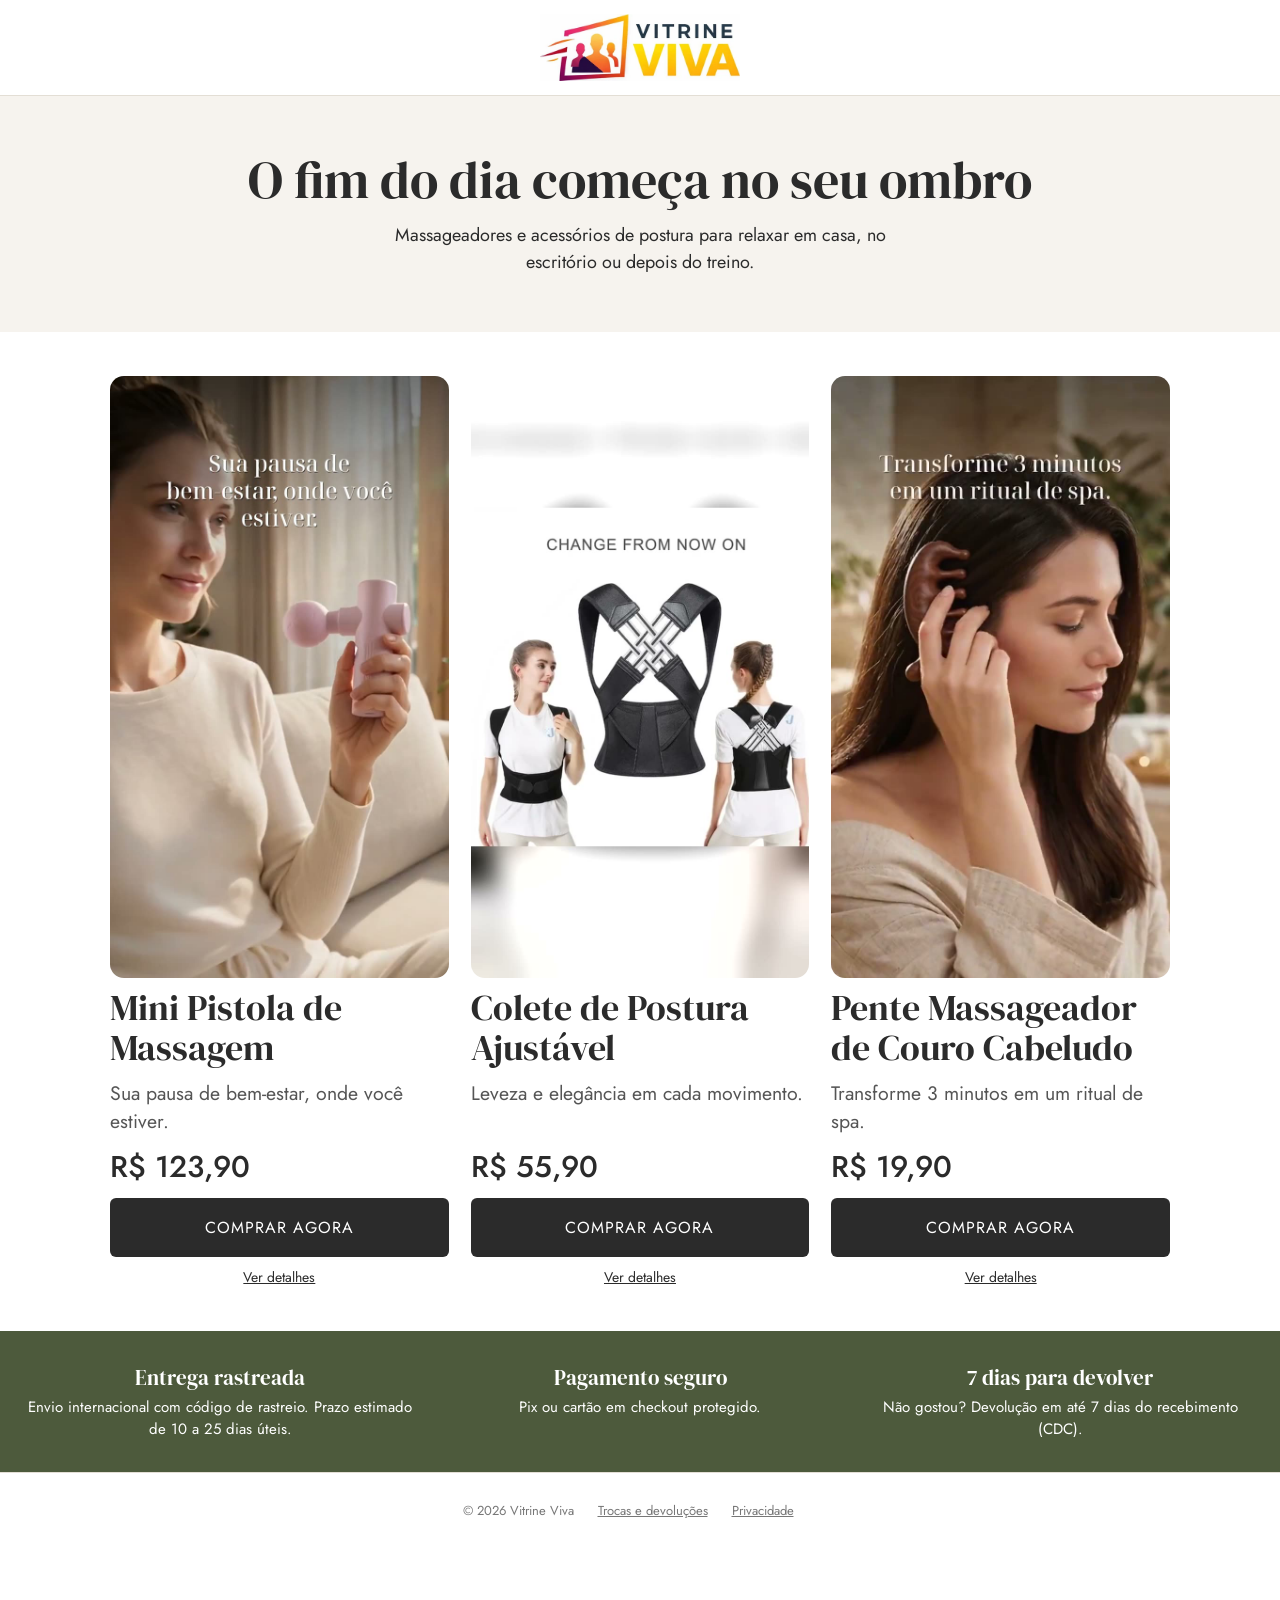
==== index.html @ 9e7194e8 "Tira o aviso de bem-estar do rodapé Co-Authored-By: Claude Opus 5.5 <noreply@anthropic.com>" ====
<!DOCTYPE html>
<html lang="pt-BR"><head><meta charset="utf-8"><meta name="viewport" content="width=device-width, initial-scale=1">
<title>Vitrine Viva · Bem-estar em casa</title><meta name="description" content="Massageadores e acessórios de postura para relaxar em casa, no trabalho e depois do treino.">
<meta property="og:title" content="Vitrine Viva · Bem-estar em casa"><meta property="og:description" content="Massageadores e acessórios de postura para relaxar em casa, no trabalho e depois do treino."><meta property="og:image" content="video/mini-pistola.jpg">
<link rel="preconnect" href="https://fonts.googleapis.com">
<link href="https://fonts.googleapis.com/css2?family=DM+Serif+Display&family=Jost:wght@400;500&display=swap" rel="stylesheet">
<link rel="stylesheet" href="estilo.css"><script src="config.js"></script><script src="loja.js" defer></script>
</head><body><header class="topo-logo"><a href="./"><img src="img/logo-vitrine-viva.webp" alt="Vitrine Viva" width="260" height="auto"></a></header>


<style>.grade{display:grid;grid-template-columns:repeat(3,1fr);gap:22px}.card{display:flex;flex-direction:column;gap:10px}
.card h3{font-family:"DM Serif Display",serif;font-weight:400;font-size:22px}@media(max-width:820px){.grade{grid-template-columns:1fr}}
.hero{background:var(--creme);padding:56px 20px;text-align:center}.hero p{max-width:560px;margin:14px auto 0;font-size:18px;line-height:1.5}</style>
<section class="hero"><h1>O fim do dia começa no seu ombro</h1><p>Massageadores e acessórios de postura para relaxar em casa, no escritório ou depois do treino.</p></section>
<section class="secao" id="produtos"><div class="grade">
<article class="card"><a href="mini-pistola/" class="video"><video src="video/mini-pistola.mp4" poster="video/mini-pistola.jpg" muted loop playsinline preload="none"></video></a>
<h3>Mini Pistola de Massagem</h3><p class="aviso">Sua pausa de bem-estar, onde você estiver.</p><div class="preco" style="font-size:24px">R$ 123,90</div>
<a class="btn comprar-home" href="mini-pistola/" data-produto="mini-pistola" data-valor="123.9">Comprar agora</a>
<a href="mini-pistola/" style="text-align:center;font-size:14px;text-decoration:underline">Ver detalhes</a></article>
<article class="card"><a href="colete-postura/" class="video"><video src="video/colete-postura.mp4" poster="video/colete-postura.jpg" muted loop playsinline preload="none"></video></a>
<h3>Colete de Postura Ajustável</h3><p class="aviso">Leveza e elegância em cada movimento.</p><div class="preco" style="font-size:24px">R$ 55,90</div>
<a class="btn comprar-home" href="colete-postura/" data-produto="colete-postura" data-valor="55.9">Comprar agora</a>
<a href="colete-postura/" style="text-align:center;font-size:14px;text-decoration:underline">Ver detalhes</a></article>
<article class="card"><a href="pente-massageador/" class="video"><video src="video/pente-massageador.mp4" poster="video/pente-massageador.jpg" muted loop playsinline preload="none"></video></a>
<h3>Pente Massageador de Couro Cabeludo</h3><p class="aviso">Transforme 3 minutos em um ritual de spa.</p><div class="preco" style="font-size:24px">R$ 19,90</div>
<a class="btn comprar-home" href="pente-massageador/" data-produto="pente-massageador" data-valor="19.9">Comprar agora</a>
<a href="pente-massageador/" style="text-align:center;font-size:14px;text-decoration:underline">Ver detalhes</a></article></div></section>
<section class="garantia"><div><strong>Entrega rastreada</strong>Envio internacional com código de rastreio. Prazo estimado de 10 a 25 dias úteis.</div>
<div><strong>Pagamento seguro</strong>Pix ou cartão em checkout protegido.</div>
<div><strong>7 dias para devolver</strong>Não gostou? Devolução em até 7 dias do recebimento (CDC).</div></section>
<script>document.querySelectorAll('.card video').forEach(v=>{const c=v.closest('.card');c.onmouseenter=()=>v.play();c.onmouseleave=()=>v.pause();
new IntersectionObserver(e=>e.forEach(x=>x.isIntersecting&&matchMedia('(hover:none)').matches?v.play():0),{threshold:.6}).observe(v)})</script>
<footer><span>© 2026 <span class="marca">Vitrine Viva</span></span><a href="trocas.html">Trocas e devoluções</a>
<a href="privacidade.html">Privacidade</a><span class="contato"></span>
</footer>
</body></html>
---- estilo.css ----
:root{--tinta:#2b2b2b;--creme:#f6f3ee;--verde:#4d5a3c;--linha:#e3ded5;--ouro:#F6E7C8}
*{box-sizing:border-box;margin:0;padding:0}
body{font-family:"Jost",sans-serif;color:var(--tinta);background:#fff;padding-bottom:84px}
a{color:inherit}
header{display:flex;align-items:center;justify-content:space-between;padding:14px 20px;border-bottom:1px solid var(--linha)}
.logo{font-family:"DM Serif Display",serif;font-size:24px;letter-spacing:2px;text-decoration:none}
.topo{display:grid;grid-template-columns:minmax(0,420px) minmax(0,1fr);gap:40px;max-width:1100px;margin:0 auto;padding:28px 20px}
.video{position:relative;aspect-ratio:9/16;background:#111;border-radius:14px;overflow:hidden}
.video video{width:100%;height:100%;object-fit:cover;display:block}
.som{position:absolute;right:12px;bottom:12px;background:rgba(0,0,0,.55);color:#fff;border:0;border-radius:20px;padding:8px 14px;font:inherit;font-size:13px;cursor:pointer}
.info{display:flex;flex-direction:column;gap:18px;justify-content:center}
h1{font-family:"DM Serif Display",serif;font-weight:400;font-size:clamp(32px,4.4vw,52px);line-height:1.08}
.sub{font-size:18px;line-height:1.55;color:#444}
.preco{font-size:38px;font-weight:500}.preco small{display:block;font-size:14px;color:#666;font-weight:400}
.btn{display:block;text-align:center;background:var(--tinta);color:#fff;text-decoration:none;text-transform:uppercase;letter-spacing:1px;font-size:16px;padding:18px 28px;border:0;border-radius:6px;cursor:pointer;width:100%;max-width:420px}
.btn:hover{background:var(--verde)}
.selos{display:flex;flex-wrap:wrap;gap:8px 18px;font-size:14px;color:#555}
.selos span:before{content:"✓ ";color:var(--verde)}
.secao{max-width:1100px;margin:0 auto;padding:44px 20px}
h2{font-family:"DM Serif Display",serif;font-weight:400;font-size:30px;margin-bottom:20px}
.itens{list-style:none;display:grid;grid-template-columns:repeat(auto-fit,minmax(220px,1fr));gap:12px}
.itens li{background:var(--creme);padding:16px 18px;border-radius:8px;font-size:16px}
.galeria{display:grid;grid-template-columns:repeat(auto-fit,minmax(200px,1fr));gap:8px}
.galeria img{width:100%;aspect-ratio:1;object-fit:cover;border-radius:8px;background:var(--creme)}
.passos{counter-reset:p;list-style:none;display:grid;gap:12px}
.passos li{counter-increment:p;display:flex;gap:14px;align-items:center;font-size:17px}
.passos li:before{content:counter(p);flex:0 0 36px;height:36px;border-radius:50%;background:var(--verde);color:#fff;display:grid;place-items:center}
.garantia{background:var(--verde);color:#fff;display:grid;grid-template-columns:repeat(3,1fr);gap:20px;text-align:center;padding:32px 20px;font-size:15px}
.garantia strong{display:block;font-family:"DM Serif Display",serif;font-weight:400;font-size:21px;margin-bottom:4px}
details{border-bottom:1px solid var(--linha);padding:16px 0}summary{cursor:pointer;font-size:17px}details p{margin-top:10px;line-height:1.55;color:#555}
.junto{display:flex;gap:16px;align-items:center;background:var(--creme);border-radius:10px;padding:14px;text-decoration:none}
.junto img{width:90px;height:90px;object-fit:cover;border-radius:8px}
.fixo{position:fixed;left:0;right:0;bottom:0;background:#fff;border-top:1px solid var(--linha);padding:12px 16px;display:flex;gap:14px;align-items:center;justify-content:center;z-index:9}
.fixo .p{font-size:20px;font-weight:500;white-space:nowrap}.fixo .btn{max-width:320px;padding:14px}
footer{padding:28px 20px;font-size:13px;color:#777;border-top:1px solid var(--linha);display:flex;flex-wrap:wrap;gap:10px 24px;justify-content:center}
.aviso{font-size:13px;color:#777;line-height:1.5}
@media(max-width:820px){.topo{grid-template-columns:1fr;gap:22px;padding-top:16px}.video{max-width:420px;margin:0 auto;width:100%}.garantia{grid-template-columns:1fr}}
header.topo-logo{justify-content:center;padding:14px 20px}
header.topo-logo img{display:block;width:200px;height:auto}
.card .preco{margin-top:auto}
.grade .card h3{font-size:36px;line-height:1.12}
.grade .card .aviso{font-size:19.5px;line-height:1.45;color:#555}
.grade .card .preco{font-size:30px!important}
@media(max-width:820px){.grade .card h3{font-size:30px}}
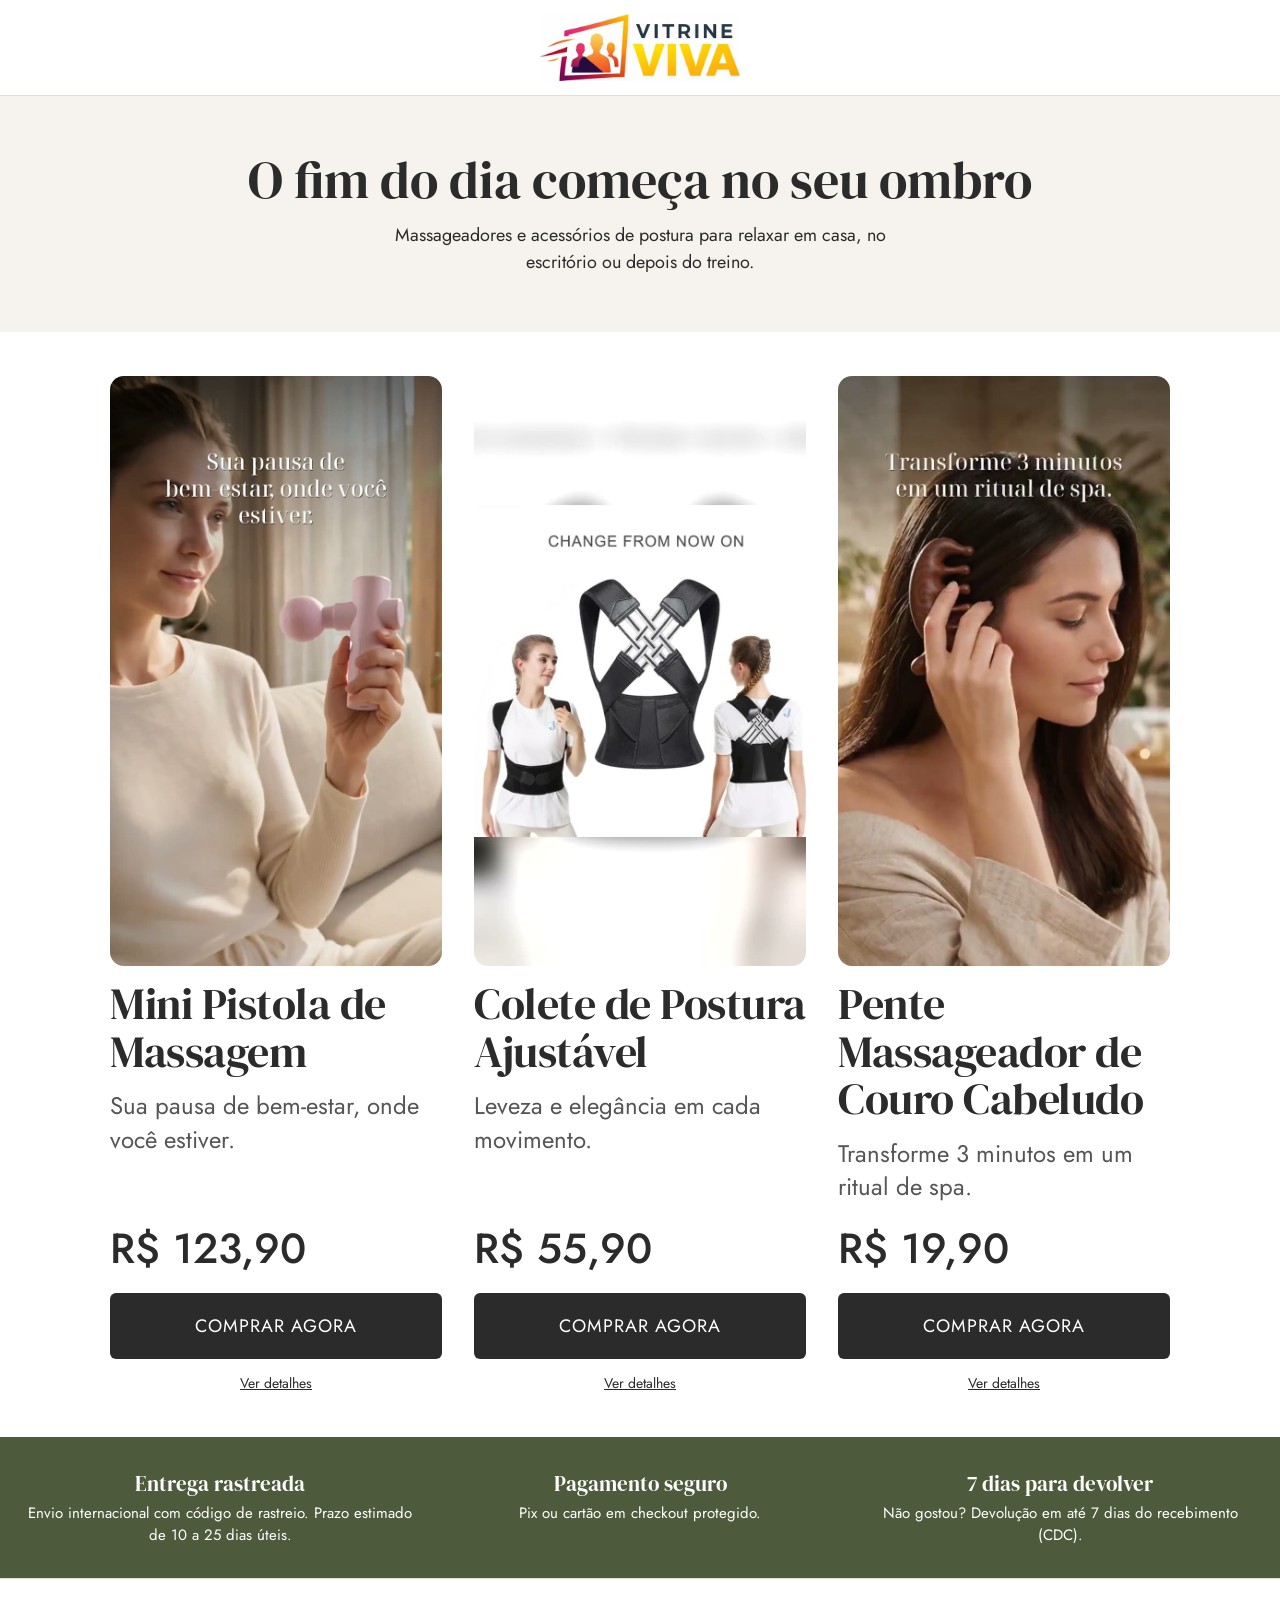
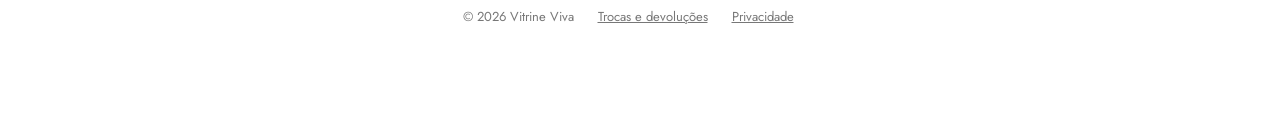
==== commit 2a74820f: "Fontes dos cards maiores (2x), versão nos arquivos para furar o cache Co-Authored-By: Claude Opus 5." ====
--- a/index.html
+++ b/index.html
@@ -4,7 +4,7 @@
 <meta property="og:title" content="Vitrine Viva · Bem-estar em casa"><meta property="og:description" content="Massageadores e acessórios de postura para relaxar em casa, no trabalho e depois do treino."><meta property="og:image" content="video/mini-pistola.jpg">
 <link rel="preconnect" href="https://fonts.googleapis.com">
 <link href="https://fonts.googleapis.com/css2?family=DM+Serif+Display&family=Jost:wght@400;500&display=swap" rel="stylesheet">
-<link rel="stylesheet" href="estilo.css"><script src="config.js"></script><script src="loja.js" defer></script>
+<link rel="stylesheet" href="estilo.css?v=11241747"><script src="config.js?v=11241747"></script><script src="loja.js?v=11241747" defer></script>
 </head><body><header class="topo-logo"><a href="./"><img src="img/logo-vitrine-viva.webp" alt="Vitrine Viva" width="260" height="auto"></a></header>
 
 
--- a/estilo.css
+++ b/estilo.css
@@ -39,7 +39,11 @@
 header.topo-logo{justify-content:center;padding:14px 20px}
 header.topo-logo img{display:block;width:200px;height:auto}
 .card .preco{margin-top:auto}
-.grade .card h3{font-size:36px;line-height:1.12}
-.grade .card .aviso{font-size:19.5px;line-height:1.45;color:#555}
-.grade .card .preco{font-size:30px!important}
-@media(max-width:820px){.grade .card h3{font-size:30px}}
+.grade{gap:32px!important}
+.grade .card{gap:14px!important}
+.grade .card h3{font-size:44px;line-height:1.08;letter-spacing:-.5px}
+.grade .card .aviso{font-size:24px;line-height:1.4;color:#555}
+.grade .card .preco{font-size:42px!important;font-weight:500}
+.grade .card .btn{font-size:18px;padding:20px 28px}
+@media(max-width:1100px){.grade .card h3{font-size:38px}.grade .card .aviso{font-size:22px}.grade .card .preco{font-size:38px!important}}
+@media(max-width:820px){.grade .card h3{font-size:36px}.grade .card .aviso{font-size:22px}.grade .card .preco{font-size:36px!important}}
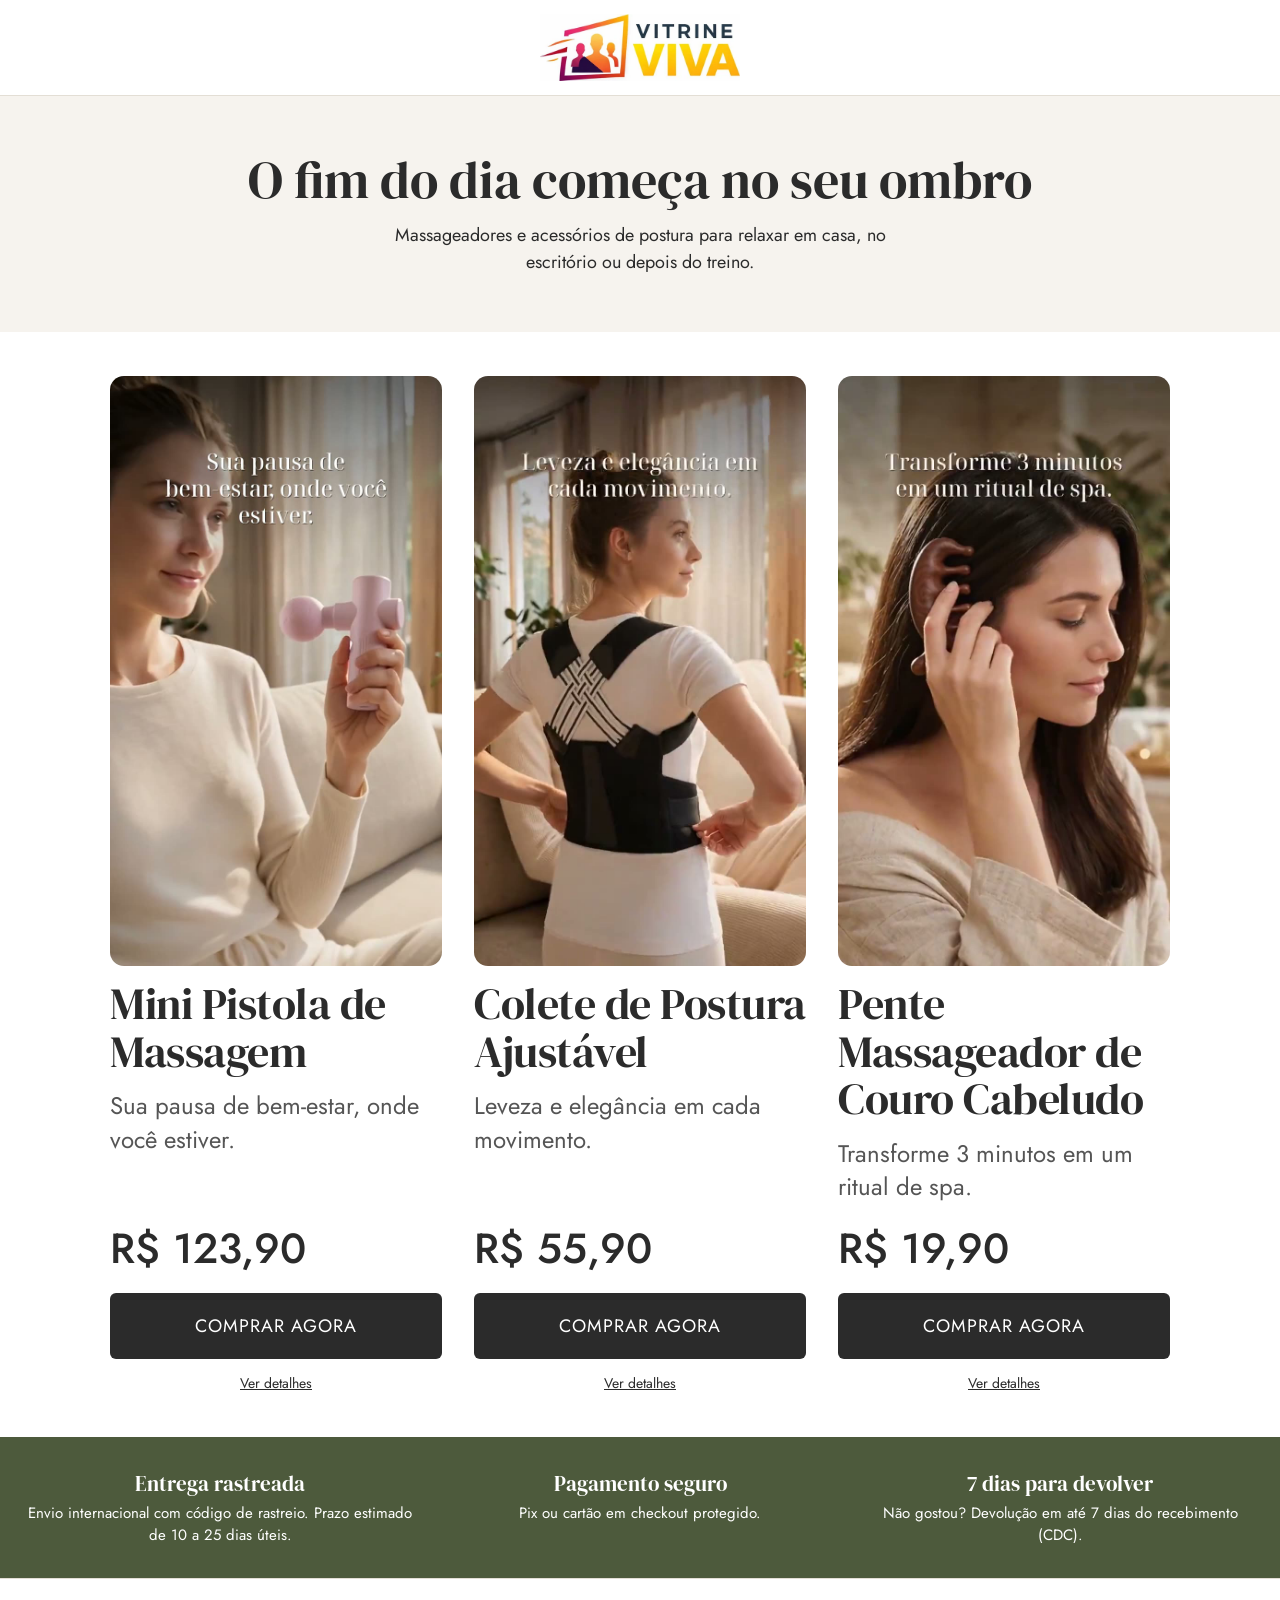
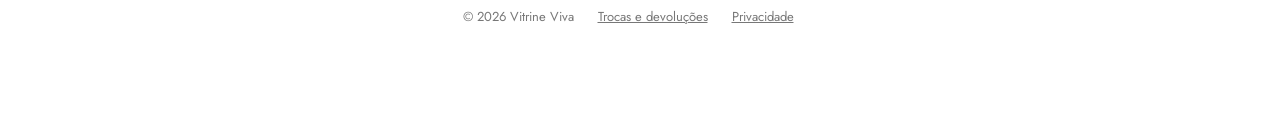
==== commit da608099: "Colete: vídeo story com o colete preto e a mesma modelo, preço R$ 55,90 Co-Authored-By: Claude Opus " ====
--- a/index.html
+++ b/index.html
@@ -17,11 +17,11 @@
 <h3>Mini Pistola de Massagem</h3><p class="aviso">Sua pausa de bem-estar, onde você estiver.</p><div class="preco" style="font-size:24px">R$ 123,90</div>
 <a class="btn comprar-home" href="mini-pistola/" data-produto="mini-pistola" data-valor="123.9">Comprar agora</a>
 <a href="mini-pistola/" style="text-align:center;font-size:14px;text-decoration:underline">Ver detalhes</a></article>
-<article class="card"><a href="colete-postura/" class="video"><video src="video/colete-postura.mp4" poster="video/colete-postura.jpg" muted loop playsinline preload="none"></video></a>
+<article class="card"><a href="colete-postura/" class="video"><video src="video/colete-postura.mp4?v=11241749" poster="video/colete-postura.jpg?v=11241749" muted loop playsinline preload="none"></video></a>
 <h3>Colete de Postura Ajustável</h3><p class="aviso">Leveza e elegância em cada movimento.</p><div class="preco" style="font-size:24px">R$ 55,90</div>
 <a class="btn comprar-home" href="colete-postura/" data-produto="colete-postura" data-valor="55.9">Comprar agora</a>
 <a href="colete-postura/" style="text-align:center;font-size:14px;text-decoration:underline">Ver detalhes</a></article>
-<article class="card"><a href="pente-massageador/" class="video"><video src="video/pente-massageador.mp4" poster="video/pente-massageador.jpg" muted loop playsinline preload="none"></video></a>
+<article class="card"><a href="pente-massageador/" class="video"><video src="video/pente-massageador.mp4?v=11241749" poster="video/pente-massageador.jpg?v=11241749" muted loop playsinline preload="none"></video></a>
 <h3>Pente Massageador de Couro Cabeludo</h3><p class="aviso">Transforme 3 minutos em um ritual de spa.</p><div class="preco" style="font-size:24px">R$ 19,90</div>
 <a class="btn comprar-home" href="pente-massageador/" data-produto="pente-massageador" data-valor="19.9">Comprar agora</a>
 <a href="pente-massageador/" style="text-align:center;font-size:14px;text-decoration:underline">Ver detalhes</a></article></div></section>
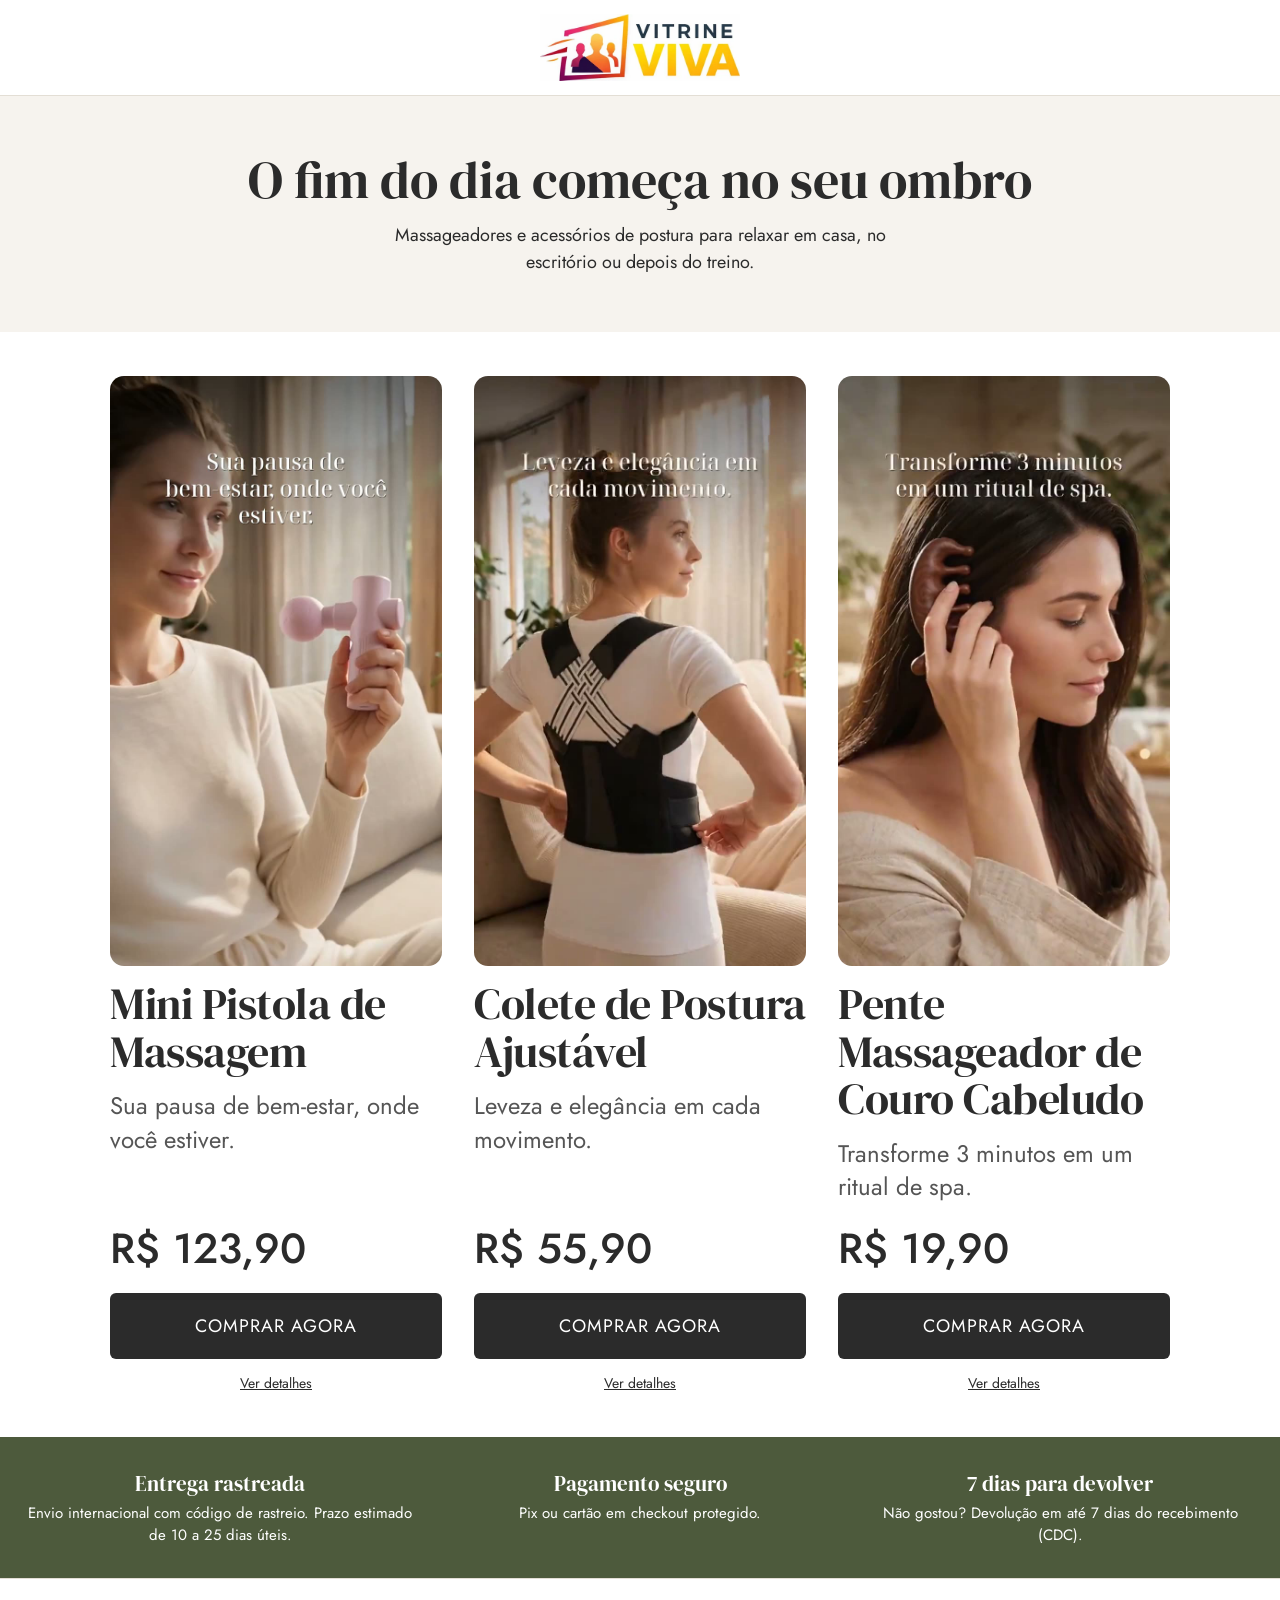
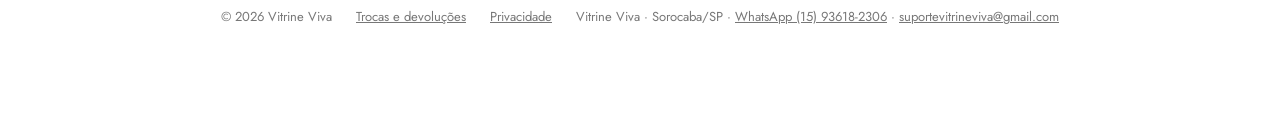
==== commit b33646a7: "Contato fixo no rodapé (WhatsApp + e-mail + cidade) em todas as páginas Co-Authored-By: Claude Opus " ====
--- a/index.html
+++ b/index.html
@@ -4,7 +4,7 @@
 <meta property="og:title" content="Vitrine Viva · Bem-estar em casa"><meta property="og:description" content="Massageadores e acessórios de postura para relaxar em casa, no trabalho e depois do treino."><meta property="og:image" content="video/mini-pistola.jpg">
 <link rel="preconnect" href="https://fonts.googleapis.com">
 <link href="https://fonts.googleapis.com/css2?family=DM+Serif+Display&family=Jost:wght@400;500&display=swap" rel="stylesheet">
-<link rel="stylesheet" href="estilo.css?v=11241747"><script src="config.js?v=11241747"></script><script src="loja.js?v=11241747" defer></script>
+<link rel="stylesheet" href="estilo.css?v=11241841"><script src="config.js?v=11241841"></script><script src="loja.js?v=11241841" defer></script>
 </head><body><header class="topo-logo"><a href="./"><img src="img/logo-vitrine-viva.webp" alt="Vitrine Viva" width="260" height="auto"></a></header>
 
 
@@ -31,6 +31,6 @@
 <script>document.querySelectorAll('.card video').forEach(v=>{const c=v.closest('.card');c.onmouseenter=()=>v.play();c.onmouseleave=()=>v.pause();
 new IntersectionObserver(e=>e.forEach(x=>x.isIntersecting&&matchMedia('(hover:none)').matches?v.play():0),{threshold:.6}).observe(v)})</script>
 <footer><span>© 2026 <span class="marca">Vitrine Viva</span></span><a href="trocas.html">Trocas e devoluções</a>
-<a href="privacidade.html">Privacidade</a><span class="contato"></span>
+<a href="privacidade.html">Privacidade</a><span class="contato-fixo">Vitrine Viva · Sorocaba/SP · <a href="https://wa.me/5515936182306" rel="noopener">WhatsApp (15) 93618-2306</a> · <a href="mailto:suportevitrineviva@gmail.com">suportevitrineviva@gmail.com</a></span>
 </footer>
 </body></html>
--- a/estilo.css
+++ b/estilo.css
@@ -47,3 +47,4 @@
 .grade .card .btn{font-size:18px;padding:20px 28px}
 @media(max-width:1100px){.grade .card h3{font-size:38px}.grade .card .aviso{font-size:22px}.grade .card .preco{font-size:38px!important}}
 @media(max-width:820px){.grade .card h3{font-size:36px}.grade .card .aviso{font-size:22px}.grade .card .preco{font-size:36px!important}}
+@media(max-width:820px){.grade{gap:56px!important}.grade .card{max-width:440px;width:100%;margin:0 auto;text-align:center;align-items:center}.grade .card .video{max-width:none;width:100%}.grade .card h3{font-size:34px;margin-top:8px}.grade .card .aviso{font-size:20px;max-width:340px}.grade .card .preco{font-size:38px!important;position:relative;padding-top:14px}.grade .card .preco:before{content:"";position:absolute;top:0;left:50%;width:48px;height:2px;margin-left:-24px;background:var(--verde)}.grade .card .btn{max-width:none;width:100%;border-radius:999px;padding:18px 28px}}
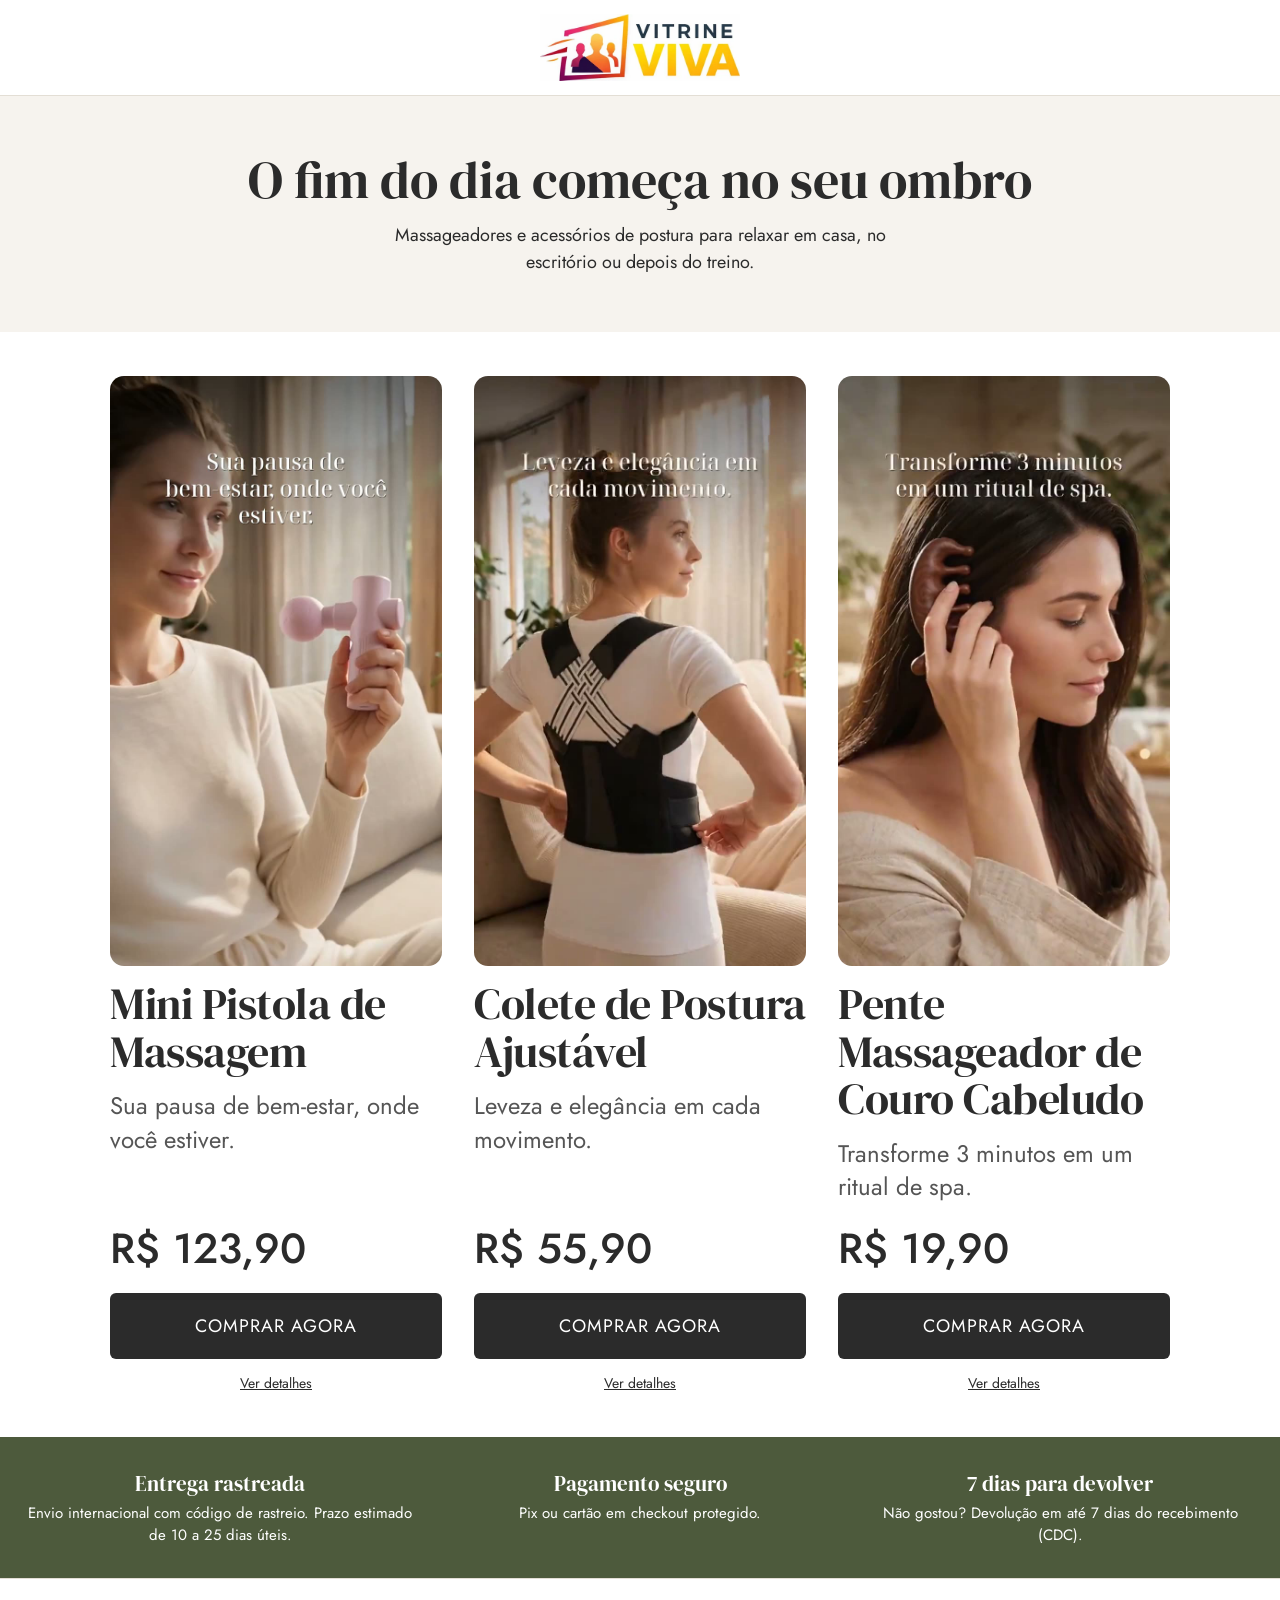
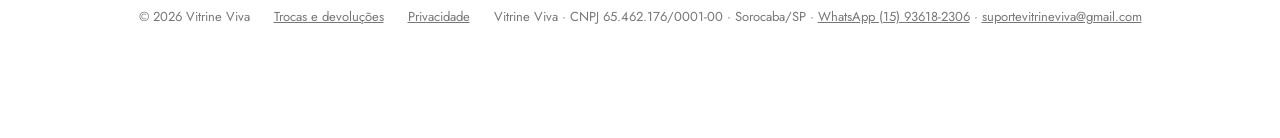
==== commit 65210bc8: "CNPJ no rodapé Co-Authored-By: Claude Opus 5.5 <noreply@anthropic.com>" ====
--- a/index.html
+++ b/index.html
@@ -31,6 +31,6 @@
 <script>document.querySelectorAll('.card video').forEach(v=>{const c=v.closest('.card');c.onmouseenter=()=>v.play();c.onmouseleave=()=>v.pause();
 new IntersectionObserver(e=>e.forEach(x=>x.isIntersecting&&matchMedia('(hover:none)').matches?v.play():0),{threshold:.6}).observe(v)})</script>
 <footer><span>© 2026 <span class="marca">Vitrine Viva</span></span><a href="trocas.html">Trocas e devoluções</a>
-<a href="privacidade.html">Privacidade</a><span class="contato-fixo">Vitrine Viva · Sorocaba/SP · <a href="https://wa.me/5515936182306" rel="noopener">WhatsApp (15) 93618-2306</a> · <a href="mailto:suportevitrineviva@gmail.com">suportevitrineviva@gmail.com</a></span>
+<a href="privacidade.html">Privacidade</a><span class="contato-fixo">Vitrine Viva · CNPJ 65.462.176/0001-00 · Sorocaba/SP · <a href="https://wa.me/5515936182306" rel="noopener">WhatsApp (15) 93618-2306</a> · <a href="mailto:suportevitrineviva@gmail.com">suportevitrineviva@gmail.com</a></span>
 </footer>
 </body></html>
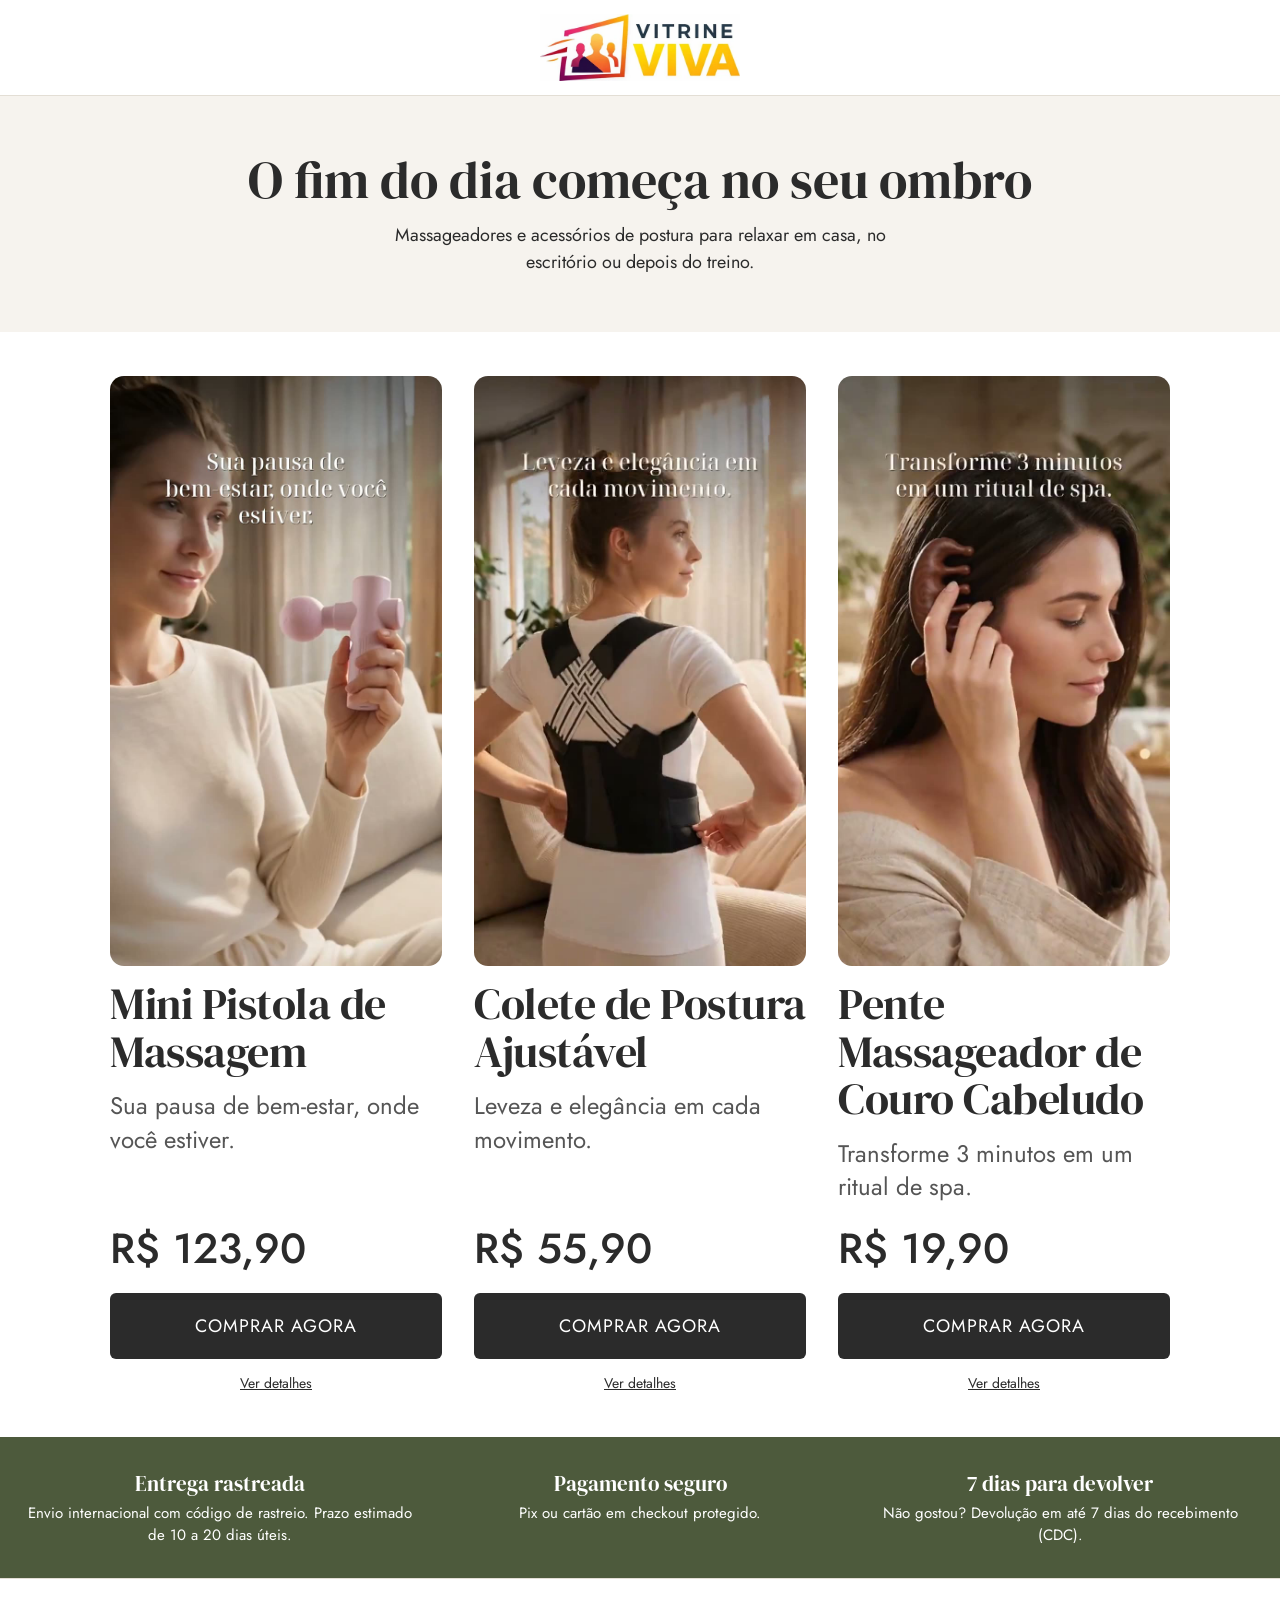
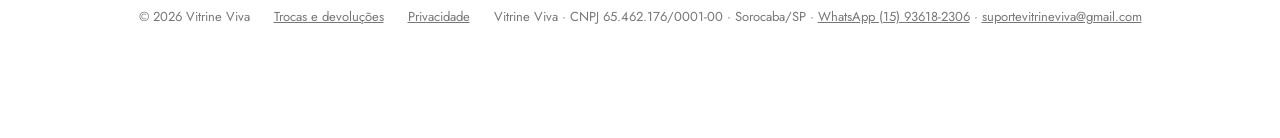
==== commit 7b0e52df: "Prazo de entrega alinhado com a Shopify (10 a 20 dias úteis) Co-Authored-By: Claude Opus 5.5 <norepl" ====
--- a/index.html
+++ b/index.html
@@ -25,7 +25,7 @@
 <h3>Pente Massageador de Couro Cabeludo</h3><p class="aviso">Transforme 3 minutos em um ritual de spa.</p><div class="preco" style="font-size:24px">R$ 19,90</div>
 <a class="btn comprar-home" href="pente-massageador/" data-produto="pente-massageador" data-valor="19.9">Comprar agora</a>
 <a href="pente-massageador/" style="text-align:center;font-size:14px;text-decoration:underline">Ver detalhes</a></article></div></section>
-<section class="garantia"><div><strong>Entrega rastreada</strong>Envio internacional com código de rastreio. Prazo estimado de 10 a 25 dias úteis.</div>
+<section class="garantia"><div><strong>Entrega rastreada</strong>Envio internacional com código de rastreio. Prazo estimado de 10 a 20 dias úteis.</div>
 <div><strong>Pagamento seguro</strong>Pix ou cartão em checkout protegido.</div>
 <div><strong>7 dias para devolver</strong>Não gostou? Devolução em até 7 dias do recebimento (CDC).</div></section>
 <script>document.querySelectorAll('.card video').forEach(v=>{const c=v.closest('.card');c.onmouseenter=()=>v.play();c.onmouseleave=()=>v.pause();
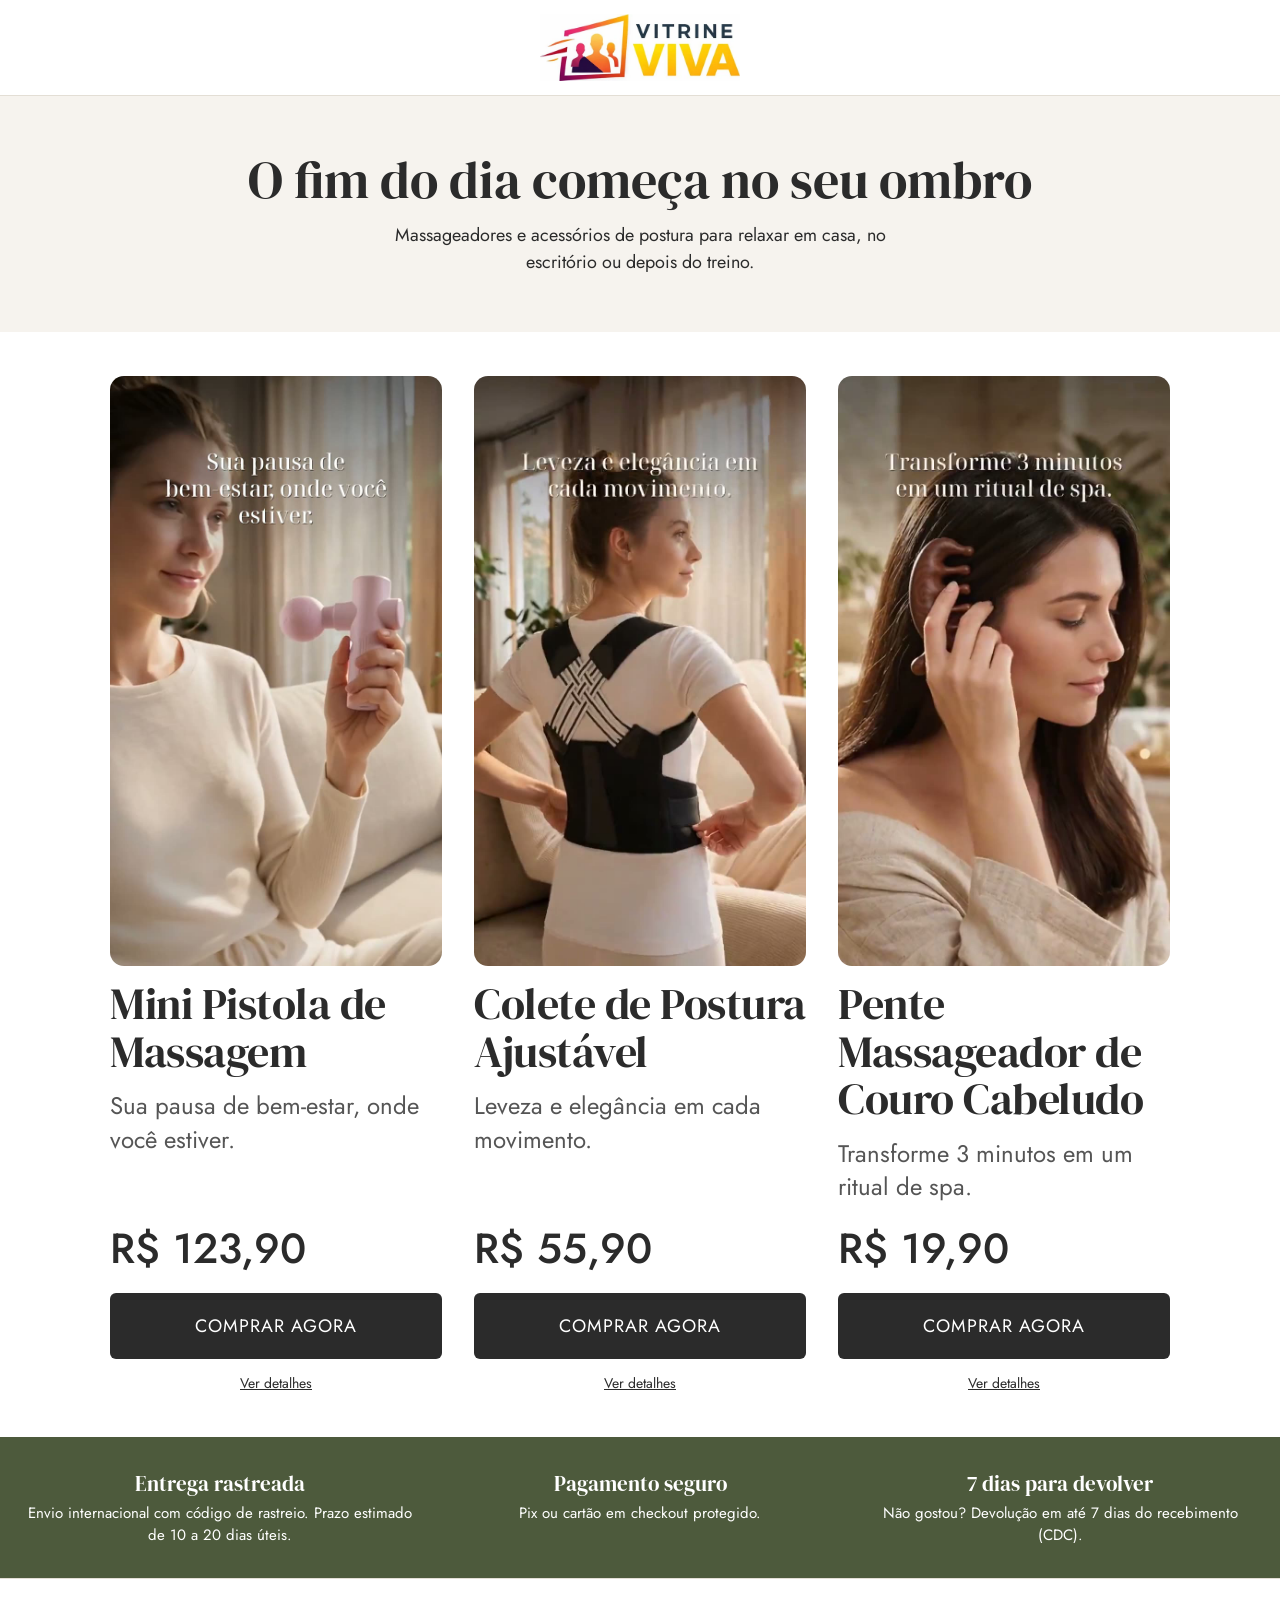
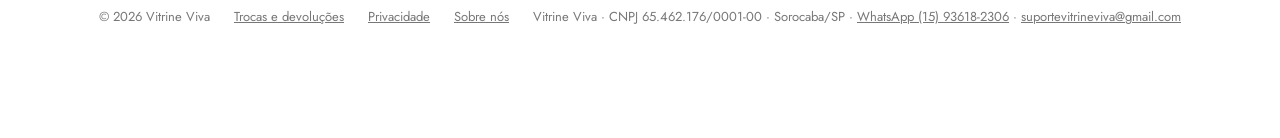
==== commit 335ffe57: "Privacidade conforme termos do GA4/Google Ads (cookies, recursos de publicidade, opt-out, LGPD) + pá" ====
--- a/index.html
+++ b/index.html
@@ -31,6 +31,6 @@
 <script>document.querySelectorAll('.card video').forEach(v=>{const c=v.closest('.card');c.onmouseenter=()=>v.play();c.onmouseleave=()=>v.pause();
 new IntersectionObserver(e=>e.forEach(x=>x.isIntersecting&&matchMedia('(hover:none)').matches?v.play():0),{threshold:.6}).observe(v)})</script>
 <footer><span>© 2026 <span class="marca">Vitrine Viva</span></span><a href="trocas.html">Trocas e devoluções</a>
-<a href="privacidade.html">Privacidade</a><span class="contato-fixo">Vitrine Viva · CNPJ 65.462.176/0001-00 · Sorocaba/SP · <a href="https://wa.me/5515936182306" rel="noopener">WhatsApp (15) 93618-2306</a> · <a href="mailto:suportevitrineviva@gmail.com">suportevitrineviva@gmail.com</a></span>
+<a href="privacidade.html">Privacidade</a><a href="sobre.html">Sobre nós</a><span class="contato-fixo">Vitrine Viva · CNPJ 65.462.176/0001-00 · Sorocaba/SP · <a href="https://wa.me/5515936182306" rel="noopener">WhatsApp (15) 93618-2306</a> · <a href="mailto:suportevitrineviva@gmail.com">suportevitrineviva@gmail.com</a></span>
 </footer>
 </body></html>
